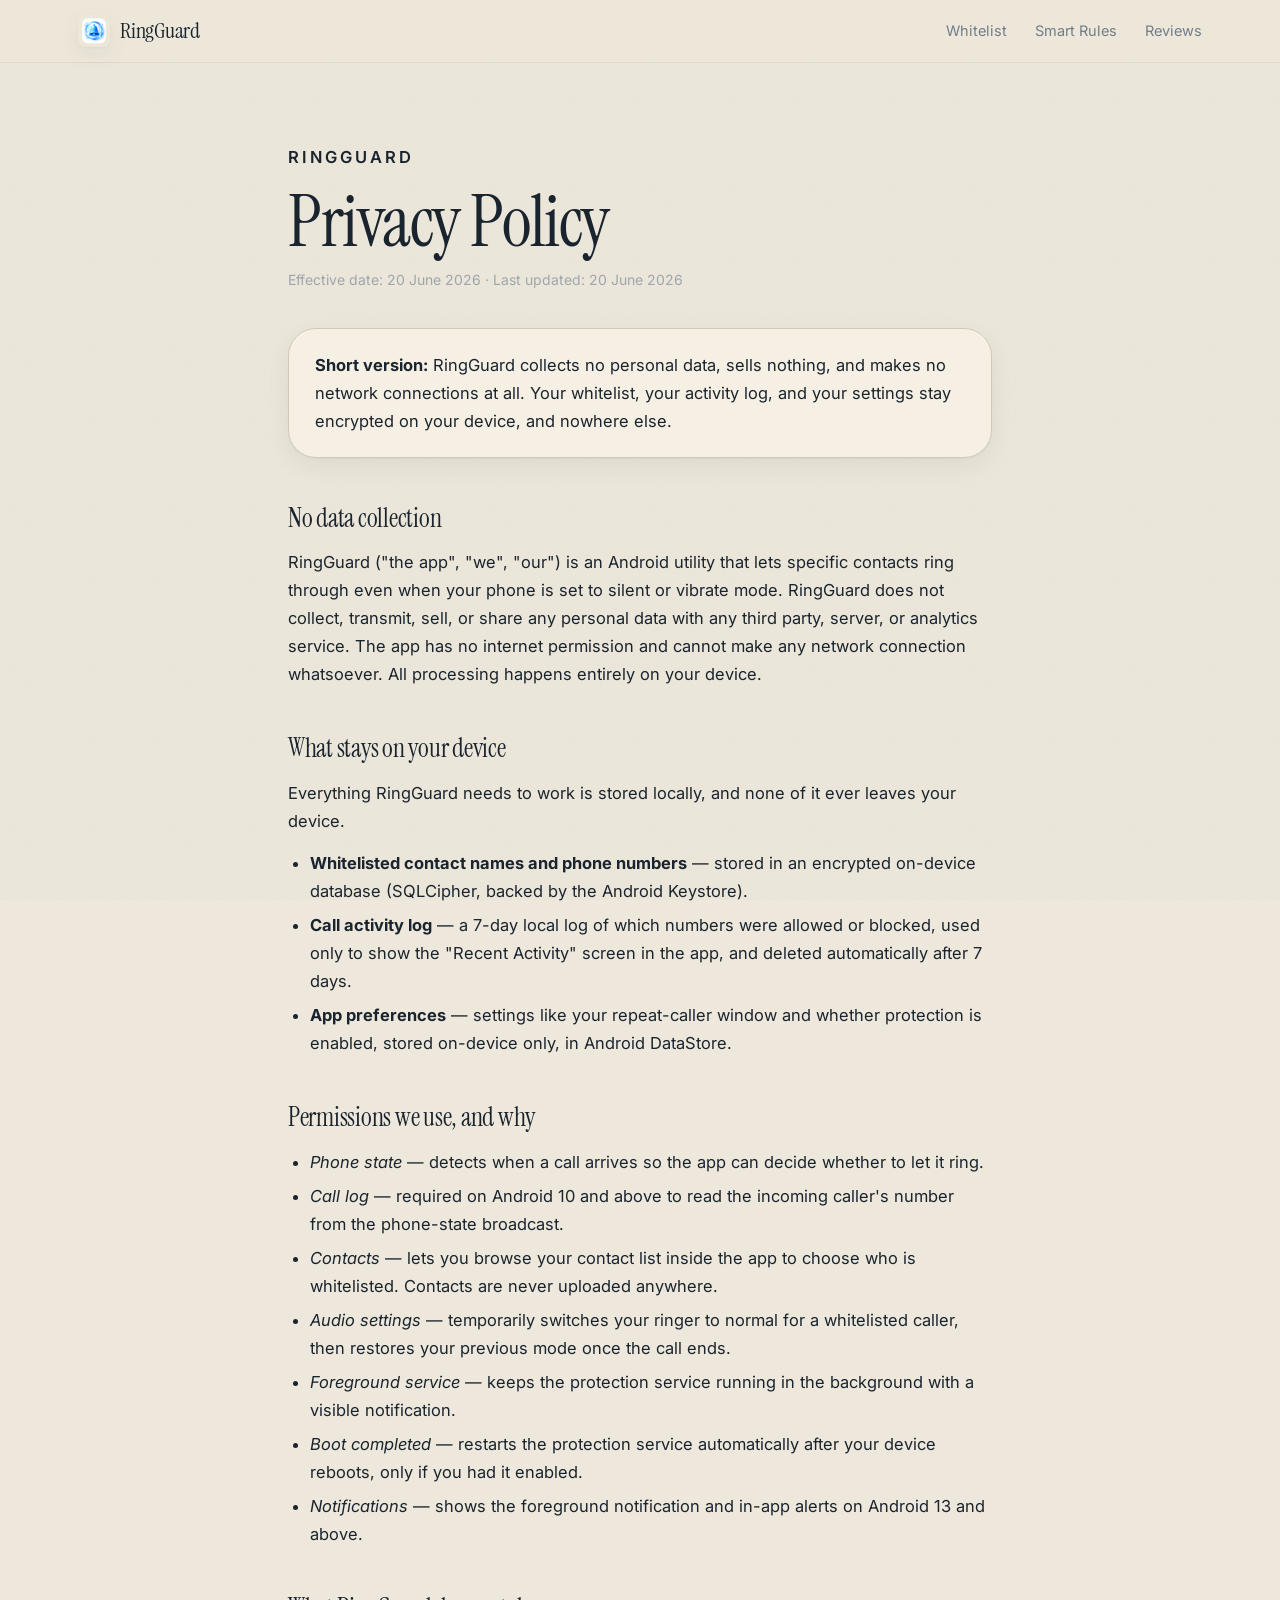
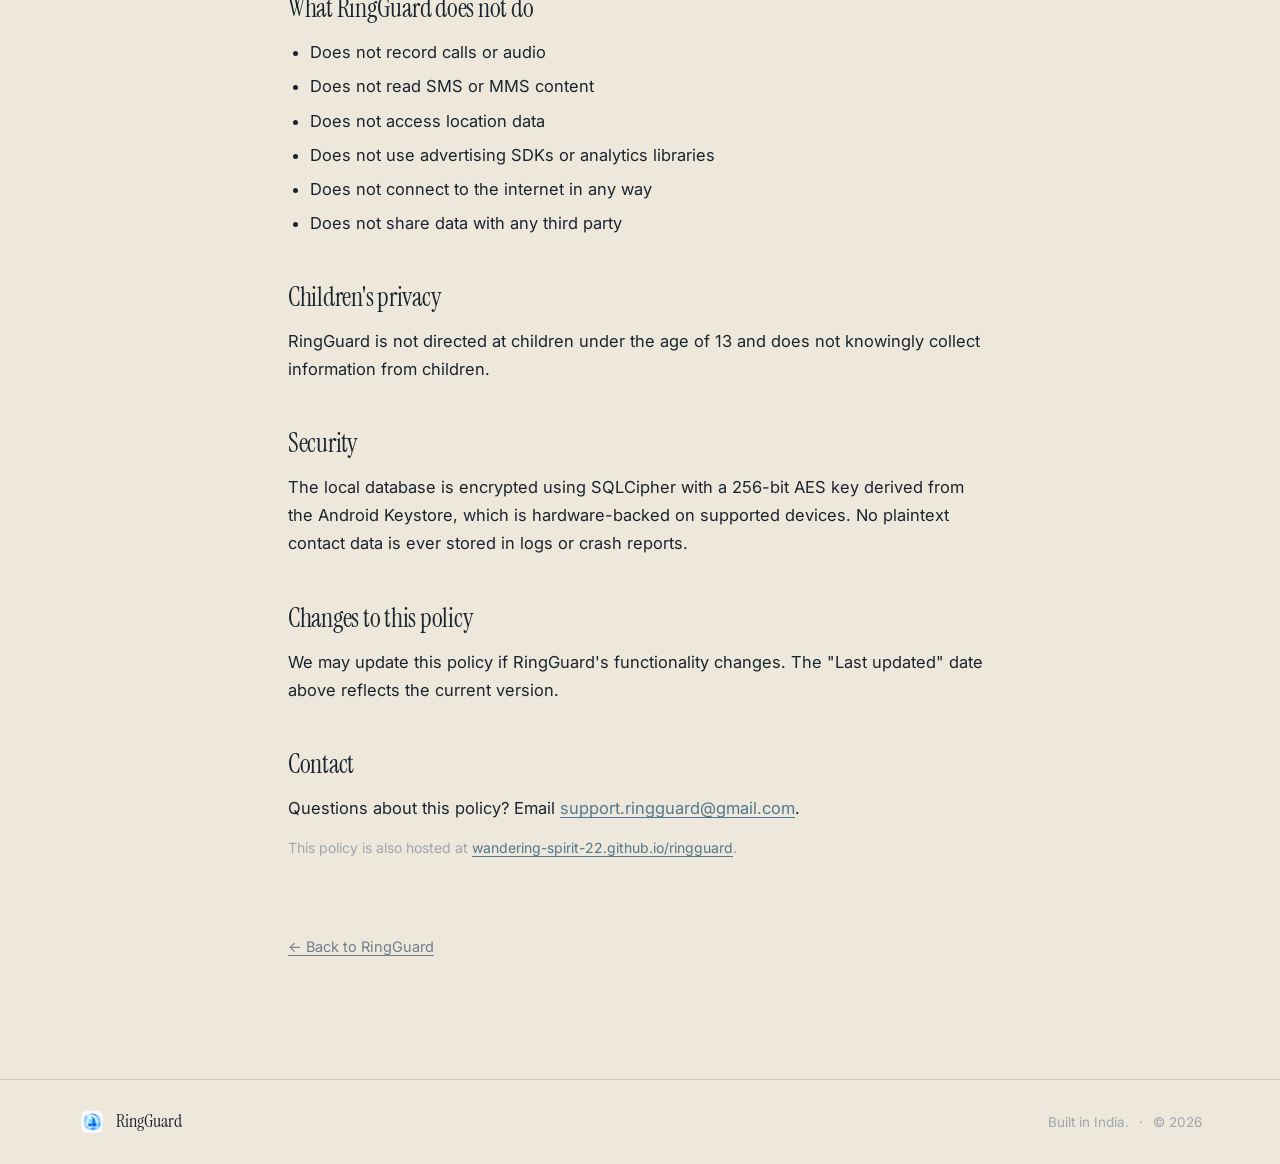
==== privacy.html @ d2158d31 "Full Website upload" ====
<!DOCTYPE html>
<html lang="en">
<head>
<meta charset="UTF-8" />
<meta name="viewport" content="width=device-width, initial-scale=1, viewport-fit=cover" />
<title>RingGuard · Privacy Policy</title>
<meta name="description" content="RingGuard collects no personal data and makes no network connections of any kind. Everything stays encrypted, on your device." />
<link rel="canonical" href="https://wandering-spirit-22.github.io/ringguard/privacy.html" />
<meta property="og:title" content="RingGuard · Privacy Policy" />
<meta property="og:description" content="RingGuard collects no personal data and makes no network connections of any kind. Everything stays encrypted, on your device." />
<meta property="og:url" content="https://wandering-spirit-22.github.io/ringguard/privacy.html" />
<meta property="og:type" content="website" />
<meta name="theme-color" content="#EDE8DB" />
<meta name="robots" content="index,follow" />

<link rel="icon" type="image/png" href="assets/icon.png" />
<link rel="apple-touch-icon" href="assets/icon.png" />

<link rel="preconnect" href="https://fonts.googleapis.com" />
<link rel="preconnect" href="https://fonts.gstatic.com" crossorigin />
<link href="https://fonts.googleapis.com/css2?family=Instrument+Serif:ital@0;1&family=Inter:wght@400;500;600;700&display=swap" rel="stylesheet" />

<link rel="stylesheet" href="style.css" />
<style>
  .legal {
    max-width: 760px;
    margin: 0 auto;
    padding: 80px 28px 120px;
  }
  .legal .eyebrow { margin-bottom: 14px; }
  .legal h1 {
    font-family: var(--serif);
    font-weight: 400;
    font-size: clamp(40px, 6vw, 72px);
    line-height: 1.04;
    letter-spacing: -0.02em;
    margin: 0 0 8px;
  }
  .legal .updated {
    color: var(--text-3);
    font-size: 14px;
    margin: 0 0 36px;
  }
  .legal h2 {
    font-family: var(--serif);
    font-weight: 400;
    font-size: 26px;
    letter-spacing: -0.01em;
    margin: 40px 0 10px;
  }
  .legal p, .legal li {
    color: var(--text);
    font-size: 16.5px;
    line-height: 1.7;
  }
  .legal p { margin: 0 0 14px; }
  .legal ul { padding-left: 22px; margin: 0 0 14px; }
  .legal li { margin-bottom: 6px; }
  .legal a { color: var(--accent); text-decoration: underline; text-underline-offset: 3px; }
  .legal a:hover { color: var(--warm); }
  .legal .summary {
    background: var(--card);
    border: 1px solid var(--divider);
    border-radius: var(--r-card);
    padding: 22px 26px;
    margin: 28px 0 8px;
    box-shadow: var(--shadow-1);
  }
  .legal .summary p { margin: 0; }
  .legal .summary strong { color: var(--text); }
  .legal .back {
    display: inline-flex; align-items: center; gap: 8px;
    color: var(--text-2);
    font-size: 14.5px;
    margin-top: 40px;
  }
  .legal .back:hover { color: var(--text); }
</style>
</head>
<body>

<div class="grain" aria-hidden="true"></div>

<header class="nav">
  <div class="nav-inner">
    <a class="brand" href="/index.html" aria-label="RingGuard home">
      <img src="assets/icon.png" alt="" width="32" height="32" />
      <span>RingGuard</span>
    </a>
    <nav class="nav-links">
      <a href="/index.html#features">Whitelist</a>
      <a href="/index.html#widget">Smart Rules</a>
      <a href="/index.html#share">Reviews</a>
    </nav>
  </div>
</header>

<main>
  <article class="legal">
    <p class="eyebrow">RingGuard</p>
    <h1>Privacy Policy</h1>
    <p class="updated">Effective date: 20 June 2026 · Last updated: 20 June 2026</p>

    <div class="summary">
      <p><strong>Short version:</strong> RingGuard collects no personal data, sells nothing, and makes no network connections at all. Your whitelist, your activity log, and your settings stay encrypted on your device, and nowhere else.</p>
    </div>

    <h2>No data collection</h2>
    <p>RingGuard ("the app", "we", "our") is an Android utility that lets specific contacts ring through even when your phone is set to silent or vibrate mode. RingGuard does not collect, transmit, sell, or share any personal data with any third party, server, or analytics service. The app has no internet permission and cannot make any network connection whatsoever. All processing happens entirely on your device.</p>

    <h2>What stays on your device</h2>
    <p>Everything RingGuard needs to work is stored locally, and none of it ever leaves your device.</p>
    <ul>
      <li><strong>Whitelisted contact names and phone numbers</strong> — stored in an encrypted on-device database (SQLCipher, backed by the Android Keystore).</li>
      <li><strong>Call activity log</strong> — a 7-day local log of which numbers were allowed or blocked, used only to show the "Recent Activity" screen in the app, and deleted automatically after 7 days.</li>
      <li><strong>App preferences</strong> — settings like your repeat-caller window and whether protection is enabled, stored on-device only, in Android DataStore.</li>
    </ul>

    <h2>Permissions we use, and why</h2>
    <ul>
      <li><em>Phone state</em> — detects when a call arrives so the app can decide whether to let it ring.</li>
      <li><em>Call log</em> — required on Android 10 and above to read the incoming caller's number from the phone-state broadcast.</li>
      <li><em>Contacts</em> — lets you browse your contact list inside the app to choose who is whitelisted. Contacts are never uploaded anywhere.</li>
      <li><em>Audio settings</em> — temporarily switches your ringer to normal for a whitelisted caller, then restores your previous mode once the call ends.</li>
      <li><em>Foreground service</em> — keeps the protection service running in the background with a visible notification.</li>
      <li><em>Boot completed</em> — restarts the protection service automatically after your device reboots, only if you had it enabled.</li>
      <li><em>Notifications</em> — shows the foreground notification and in-app alerts on Android 13 and above.</li>
    </ul>

    <h2>What RingGuard does not do</h2>
    <ul>
      <li>Does not record calls or audio</li>
      <li>Does not read SMS or MMS content</li>
      <li>Does not access location data</li>
      <li>Does not use advertising SDKs or analytics libraries</li>
      <li>Does not connect to the internet in any way</li>
      <li>Does not share data with any third party</li>
    </ul>

    <h2>Children's privacy</h2>
    <p>RingGuard is not directed at children under the age of 13 and does not knowingly collect information from children.</p>

    <h2>Security</h2>
    <p>The local database is encrypted using SQLCipher with a 256-bit AES key derived from the Android Keystore, which is hardware-backed on supported devices. No plaintext contact data is ever stored in logs or crash reports.</p>

    <h2>Changes to this policy</h2>
    <p>We may update this policy if RingGuard's functionality changes. The "Last updated" date above reflects the current version.</p>

    <h2>Contact</h2>
    <p>Questions about this policy? Email <a href="mailto:support.ringguard@gmail.com">support.ringguard@gmail.com</a>.</p>
    <p class="updated">This policy is also hosted at <a href="https://wandering-spirit-22.github.io/ringguard/" target="_blank" rel="noopener">wandering-spirit-22.github.io/ringguard</a>.</p>

    <a class="back" href="/index.html">← Back to RingGuard</a>
  </article>
</main>

<footer class="foot">
  <div class="foot-inner">
    <div class="foot-brand">
      <img src="assets/icon.png" alt="" width="28" height="28" />
      <span>RingGuard</span>
    </div>
    <div class="foot-meta">
      <span>Built in India.</span>
      <span class="dot">·</span>
      <span>© <span id="year">2026</span></span>
    </div>
  </div>
</footer>

<script>document.getElementById('year').textContent = String(new Date().getFullYear());</script>
</body>
</html>
---- style.css ----
/* ---------- Tokens (mirrors AppTheme.swift) ---------- */
:root {
  --bg:           #EDE8DB;
  --card:         #F5F0E3;
  --card-elev:    #FAF5EB;
  --text:         #1A242E;
  --text-2:       #707D8A;
  --text-3:       #9EA6AD;
  --track:        #DBD4C4;
  --divider:      #D1C9B8;
  --accent:       #52788C;
  --accent-mid:   #738C8C;
  --warm:         #D9733D;

  --grad: linear-gradient(90deg, #52788C 0%, #738C8C 55%, #D9733D 100%);
  --grad-soft: linear-gradient(90deg, rgba(82,120,140,.15) 0%, rgba(217,115,61,.15) 100%);

  --serif: "Instrument Serif", "Iowan Old Style", "Apple Garamond", Georgia, serif;
  --sans:  "Inter", -apple-system, BlinkMacSystemFont, "SF Pro Text", system-ui, sans-serif;

  --r-card: 28px;
  --r-pill: 999px;

  --shadow-1: 0 1px 2px rgba(26,36,46,.04), 0 8px 24px rgba(26,36,46,.06);
  --shadow-2: 0 4px 14px rgba(26,36,46,.08), 0 24px 60px rgba(26,36,46,.10);
  --shadow-3: 0 10px 30px rgba(26,36,46,.12), 0 40px 80px rgba(26,36,46,.14);

  --max: 1180px;
}

/* ---------- Base ---------- */
* { box-sizing: border-box; }
html, body { margin: 0; padding: 0; }
html { scroll-behavior: smooth; }
body {
  background: var(--bg);
  color: var(--text);
  font-family: var(--sans);
  font-size: 17px;
  line-height: 1.55;
  -webkit-font-smoothing: antialiased;
  text-rendering: optimizeLegibility;
  overflow-x: hidden;
}

a { color: inherit; text-decoration: none; }
img { display: block; max-width: 100%; height: auto; }

::selection { background: rgba(217,115,61,.25); color: var(--text); }

/* Subtle paper grain: adds texture to the cream background */
.grain {
  position: fixed; inset: 0; z-index: 0; pointer-events: none;
  background-image: url("data:image/svg+xml;utf8,<svg xmlns='http://www.w3.org/2000/svg' width='160' height='160'><filter id='n'><feTurbulence type='fractalNoise' baseFrequency='0.9' numOctaves='2' stitchTiles='stitch'/><feColorMatrix values='0 0 0 0 0.10  0 0 0 0 0.14  0 0 0 0 0.18  0 0 0 0.06 0'/></filter><rect width='100%25' height='100%25' filter='url(%23n)'/></svg>");
  opacity: .55;
  mix-blend-mode: multiply;
}

main, .nav, .foot { position: relative; z-index: 1; }

/* ---------- Nav ---------- */
.nav {
  position: sticky; top: 0; z-index: 30;
  backdrop-filter: saturate(140%) blur(14px);
  -webkit-backdrop-filter: saturate(140%) blur(14px);
  background: rgba(237,232,219,.72);
  border-bottom: 1px solid rgba(209,201,184,.5);
}
.nav-inner {
  max-width: var(--max);
  margin: 0 auto; padding: 14px 28px;
  display: flex; align-items: center; justify-content: space-between;
}
.brand {
  display: flex; align-items: center; gap: 10px;
  font-family: var(--serif); font-size: 22px; letter-spacing: -0.01em;
}
.brand img { border-radius: 7px; box-shadow: var(--shadow-1); }
.nav-links { display: flex; gap: 28px; }
.nav-links a {
  font-size: 14.5px; color: var(--text-2);
  transition: color .25s ease;
}
.nav-links a:hover { color: var(--text); }

@media (max-width: 640px) {
  .nav-links { display: none; }
  .nav-inner { padding: 12px 20px; }
}

/* ---------- Hero ---------- */
.hero {
  max-width: var(--max);
  margin: 0 auto;
  padding: 80px 28px 80px;
  display: grid; grid-template-columns: 1.1fr 0.9fr; gap: 56px; align-items: center;
}
.hero-inner { max-width: 560px; }
.eyebrow {
  font-family: var(--sans);
  text-transform: uppercase;
  letter-spacing: 0.18em;
  font-size: 12px; font-weight: 600;
  color: var(--text-2);
  margin: 0 0 20px;
}
.hero-title {
  font-family: var(--serif);
  font-weight: 400;
  font-size: clamp(48px, 7.4vw, 92px);
  line-height: 1.02;
  letter-spacing: -0.02em;
  margin: 0 0 22px;
}
.hero-title em {
  font-style: italic;
  background: var(--grad);
  -webkit-background-clip: text;
  background-clip: text;
  color: transparent;
  padding: 0 0.18em 0.04em 0;
  margin-right: -0.12em;
  -webkit-box-decoration-break: clone;
  box-decoration-break: clone;
}
.hero-sub {
  font-size: 19px; color: var(--text-2);
  margin: 0 0 36px; max-width: 48ch;
}
.cta {
  display: flex; align-items: center; gap: 16px; flex-wrap: wrap;
  margin-top: 28px;
}
.cta-note { font-size: 14px; color: var(--text-3); }
.playstore {
  display: inline-flex; align-items: center; gap: 12px;
  background: var(--text); color: var(--bg);
  padding: 12px 22px;
  border-radius: var(--r-pill);
  font-weight: 500;
  box-shadow: var(--shadow-1);
  transition: transform .35s cubic-bezier(.2,.7,.2,1), box-shadow .35s ease;
}
.playstore:hover { transform: translateY(-2px); box-shadow: var(--shadow-2); }
.playstore svg { flex-shrink: 0; }
.ap-text { display: flex; flex-direction: column; line-height: 1; }
.ap-top { font-size: 11px; opacity: .7; margin-bottom: 4px; }
.ap-bot { font-family: var(--serif); font-size: 19px; }

.playstore-lg { padding: 14px 30px; }
.playstore-lg .ap-bot { font-size: 22px; }

/* Hero bars */
.hero-bars {
  margin: 36px 0 8px;
  background: var(--card);
  border: 1px solid var(--divider);
  border-radius: var(--r-card);
  padding: 22px 24px;
  box-shadow: var(--shadow-1);
}
.bar-row {
  display: grid;
  grid-template-columns: 110px 1fr 56px;
  align-items: center;
  gap: 14px;
  padding: 10px 0;
  border-bottom: 1px solid rgba(209,201,184,.5);
}
.bar-row:last-child { border-bottom: 0; }
.bar-label {
  font-size: 13px; font-weight: 600; letter-spacing: 0.06em;
  text-transform: uppercase; color: var(--text);
}
.bar-value {
  font-size: 13px; color: var(--text-2);
  text-align: right; font-variant-numeric: tabular-nums;
}
.track {
  height: 10px;
  background:
    linear-gradient(180deg, rgba(255,255,255,.58), rgba(255,255,255,0) 48%),
    rgba(219,212,196,.72);
  border-radius: var(--r-pill);
  overflow: hidden;
  position: relative;
  box-shadow:
    inset 0 0 0 1px rgba(255,255,255,.48),
    inset 0 -1px 2px rgba(26,36,46,.08),
    0 5px 14px rgba(26,36,46,.07);
  backdrop-filter: blur(10px) saturate(120%);
  -webkit-backdrop-filter: blur(10px) saturate(120%);
}
.fill {
  height: 100%;
  width: 0;
  background:
    linear-gradient(180deg, rgba(255,255,255,.38), rgba(255,255,255,0) 44%),
    var(--grad);
  border-radius: var(--r-pill);
  box-shadow:
    inset 0 0 0 1px rgba(255,255,255,.22),
    0 4px 12px rgba(82,120,140,.18);
  transition: width 1.6s cubic-bezier(.2,.7,.2,1);
  transition-delay: var(--delay, 0s);
}
.bar-row[data-highlight="true"] .bar-label { color: var(--warm); }

/* Promo screenshot cards */
.hero-aside { display: flex; justify-content: center; }
.phone {
  position: relative;
  width: min(360px, 100%);
  border-radius: 34px;
  overflow: hidden;
  box-shadow:
    0 1px 0 rgba(255,255,255,.5) inset,
    var(--shadow-3);
  background: var(--card);
  transition: transform .8s cubic-bezier(.2,.7,.2,1);
}
.phone img { width: 100%; height: auto; display: block; }
.phone::after {
  content: ""; position: absolute; inset: 0;
  border-radius: 34px;
  box-shadow:
    inset 0 0 0 1px rgba(26,36,46,.08),
    inset 0 1px 0 rgba(255,255,255,.36);
  pointer-events: none;
}
.watch {
  position: relative;
  width: min(280px, 100%);
  aspect-ratio: 416 / 496;
  border-radius: 56px;
  overflow: hidden;
  background: #000;
  padding: 14px 12px;
  box-shadow:
    0 0 0 6px #1a1a1a,
    0 0 0 7px rgba(255,255,255,.08),
    var(--shadow-3);
  transition: transform .8s cubic-bezier(.2,.7,.2,1);
}
.watch img {
  width: 100%; height: 100%; display: block;
  border-radius: 44px;
  object-fit: cover;
}
.feature:nth-of-type(odd) .feature-art .watch  { transform: rotate(-1.2deg); }
.feature:nth-of-type(even) .feature-art .watch { transform: rotate(1.2deg); }
.feature:nth-of-type(odd) .feature-art .watch:hover,
.feature:nth-of-type(even) .feature-art .watch:hover { transform: rotate(0); }

.phone-tilt {
  transform: perspective(1400px) rotateX(2deg) rotateY(-8deg) translateY(0);
  animation: float 8s ease-in-out infinite;
}
@keyframes float {
  0%, 100% { transform: perspective(1400px) rotateX(2deg) rotateY(-8deg) translateY(0); }
  50%      { transform: perspective(1400px) rotateX(2deg) rotateY(-8deg) translateY(-14px); }
}

/* ---------- Feature sections ---------- */
.feature {
  max-width: var(--max);
  margin: 0 auto;
  padding: 100px 28px;
  display: grid; grid-template-columns: 1fr 1fr; gap: 80px; align-items: center;
}
.feature-alt { /* same; semantic only */ }
.feature-text { max-width: 520px; }
.kicker {
  font-family: var(--sans);
  text-transform: uppercase;
  letter-spacing: 0.18em;
  font-size: 12px; font-weight: 600;
  color: var(--warm);
  margin: 0 0 14px;
}
.feature-text h2 {
  font-family: var(--serif);
  font-weight: 400;
  font-size: clamp(32px, 4.4vw, 54px);
  line-height: 1.05;
  letter-spacing: -0.02em;
  margin: 0 0 20px;
}
.feature-text p { color: var(--text-2); margin: 0 0 22px; max-width: 50ch; }
.bullets { list-style: none; padding: 0; margin: 0; }
.bullets li {
  position: relative;
  padding: 10px 0 10px 28px;
  border-top: 1px solid var(--divider);
  font-size: 16px;
  color: var(--text);
}
.bullets li:last-child { border-bottom: 1px solid var(--divider); }
.bullets li::before {
  content: ""; position: absolute;
  left: 0; top: 50%; transform: translateY(-50%);
  width: 16px; height: 6px;
  background: var(--grad); border-radius: var(--r-pill);
}

.feature-art { display: flex; justify-content: center; }
.feature-art .phone { width: 390px; }

/* alternate gentle tilt per section */
.feature:nth-of-type(odd) .feature-art .phone   { transform: rotate(-1.2deg); }
.feature:nth-of-type(even) .feature-art .phone  { transform: rotate(1.2deg); }
.feature:nth-of-type(odd) .feature-art .phone:hover,
.feature:nth-of-type(even) .feature-art .phone:hover { transform: rotate(0); }

/* ---------- More nice things ---------- */
.more {
  max-width: var(--max);
  margin: 0 auto;
  padding: 100px 28px 40px;
}
.more-inner { text-align: center; }
.more-inner .kicker { display: inline-block; }
.more-inner h2 {
  font-family: var(--serif);
  font-weight: 400;
  font-size: clamp(32px, 4.4vw, 54px);
  line-height: 1.05;
  letter-spacing: -0.02em;
  margin: 0 0 64px;
}
.more-grid {
  display: grid;
  grid-template-columns: repeat(3, 1fr);
  gap: 24px;
  text-align: left;
}
.more-card {
  position: relative;
  background: var(--card-elev);
  border: 1px solid var(--divider);
  border-radius: var(--r-card);
  padding: 36px 30px 32px;
  box-shadow: var(--shadow-1);
  overflow: hidden;
  transition: transform .35s cubic-bezier(.2,.7,.2,1), box-shadow .35s cubic-bezier(.2,.7,.2,1);
}
.more-card::before {
  content: "";
  position: absolute;
  top: 0; left: 0; right: 0;
  height: 4px;
  background: var(--grad);
  opacity: .85;
}
.more-card:hover {
  transform: translateY(-3px);
  box-shadow: var(--shadow-2);
}
.more-card h3 {
  font-family: var(--serif);
  font-weight: 400;
  font-size: 26px;
  line-height: 1.15;
  letter-spacing: -0.01em;
  margin: 0 0 12px;
}
.more-card p {
  color: var(--text-2);
  margin: 0;
  font-size: 16px;
  line-height: 1.55;
  max-width: 32ch;
}

/* ---------- Closing ---------- */
.closing {
  max-width: var(--max);
  margin: 40px auto 0;
  padding: 120px 28px 140px;
  text-align: center;
}
.closing-inner { max-width: 700px; margin: 0 auto; }
.closing h2 {
  font-family: var(--serif);
  font-weight: 400;
  font-size: clamp(40px, 6vw, 72px);
  line-height: 1.04;
  letter-spacing: -0.02em;
  margin: 14px 0 20px;
}
.closing p { color: var(--text-2); margin: 0 0 36px; }

/* ---------- Footer ---------- */
.foot {
  border-top: 1px solid var(--divider);
  padding: 28px 0;
}
.foot-inner {
  max-width: var(--max);
  margin: 0 auto; padding: 0 28px;
  display: flex; justify-content: space-between; align-items: center; gap: 16px;
  flex-wrap: wrap;
}
.foot-brand { display: flex; align-items: center; gap: 10px; font-family: var(--serif); font-size: 18px; }
.foot-brand img { border-radius: 6px; }
.foot-meta { color: var(--text-3); font-size: 13.5px; display: flex; gap: 10px; align-items: center; flex-wrap: wrap; }
.foot-meta .dot { color: var(--text-3); }
.foot-meta a { color: var(--text-2); transition: color .25s ease; }
.foot-meta a:hover { color: var(--text); }

/* ---------- Reveal animation ---------- */
.reveal {
  opacity: 0;
  transform: translateY(28px);
  transition: opacity .9s cubic-bezier(.2,.7,.2,1), transform .9s cubic-bezier(.2,.7,.2,1);
  will-change: opacity, transform;
}
.reveal.in {
  opacity: 1; transform: translateY(0);
}

/* ---------- Responsive ---------- */
@media (max-width: 960px) {
  .hero {
    grid-template-columns: 1fr;
    padding: 56px 22px 40px;
    gap: 36px;
    text-align: left;
  }
  .hero-aside { order: -1; }
  .phone { width: 280px; }
  .phone-tilt {
    transform: perspective(1400px) rotateX(2deg) rotateY(0deg);
    animation: floatStraight 8s ease-in-out infinite;
  }
  @keyframes floatStraight {
    0%, 100% { transform: perspective(1400px) rotateX(1deg) rotateY(0deg) translateY(0); }
    50%      { transform: perspective(1400px) rotateX(1deg) rotateY(0deg) translateY(-10px); }
  }

  .feature {
    grid-template-columns: 1fr;
    gap: 36px;
    padding: 64px 22px;
  }
  /* image always above text on mobile, regardless of source order */
  .feature .feature-art { order: -1; }
  .feature-art .phone { width: 280px; }

  .hero-bars { padding: 18px 18px; }
  .bar-row { grid-template-columns: 90px 1fr 48px; gap: 10px; }
  .bar-label { font-size: 12px; }

  .closing { padding: 80px 22px 100px; }

  .more { padding: 64px 22px 24px; }
  .more-inner h2 { margin-bottom: 36px; }
  .more-grid { grid-template-columns: 1fr; gap: 16px; }
  .more-card { padding: 28px 24px 26px; }
}

@media (min-width: 961px) and (max-width: 1100px) {
  .more-grid { grid-template-columns: repeat(2, 1fr); }
}

@media (prefers-reduced-motion: reduce) {
  *, *::before, *::after {
    animation-duration: 0s !important;
    transition-duration: 0s !important;
  }
  .reveal { opacity: 1; transform: none; }
}
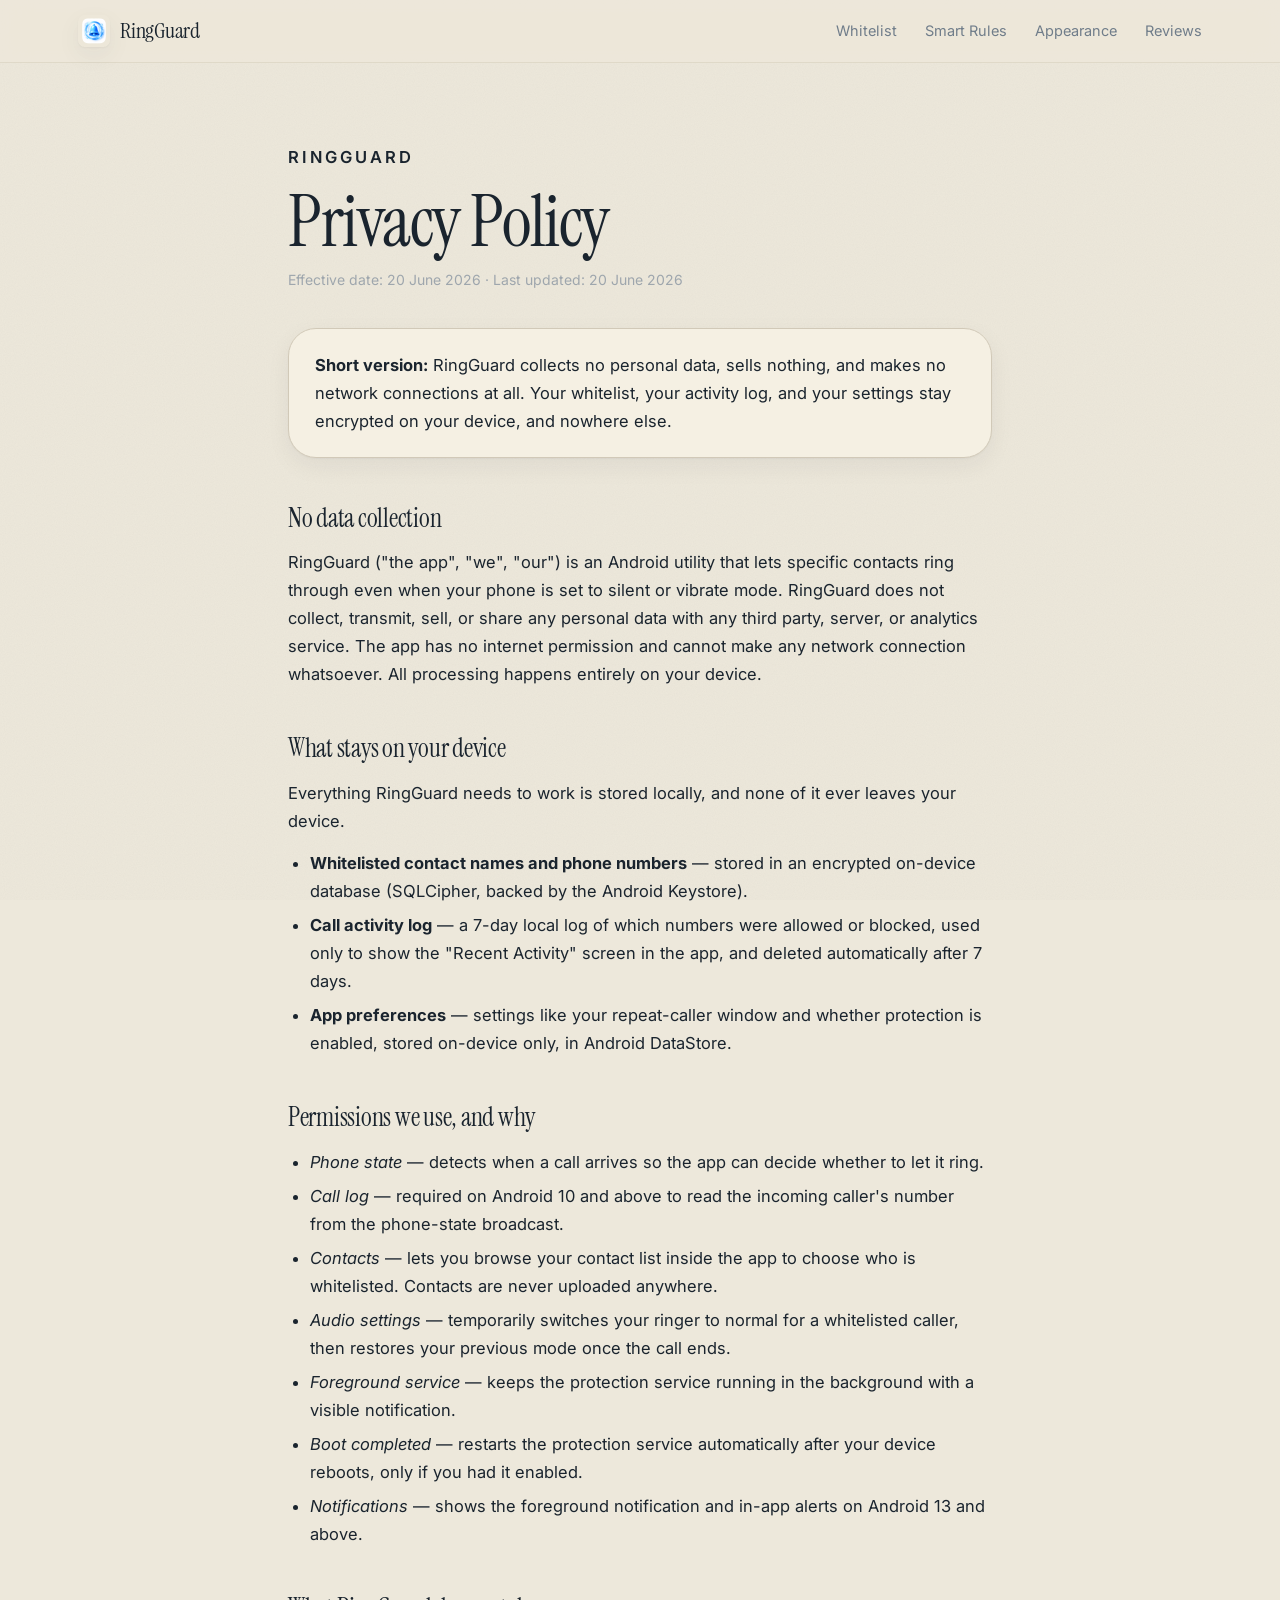
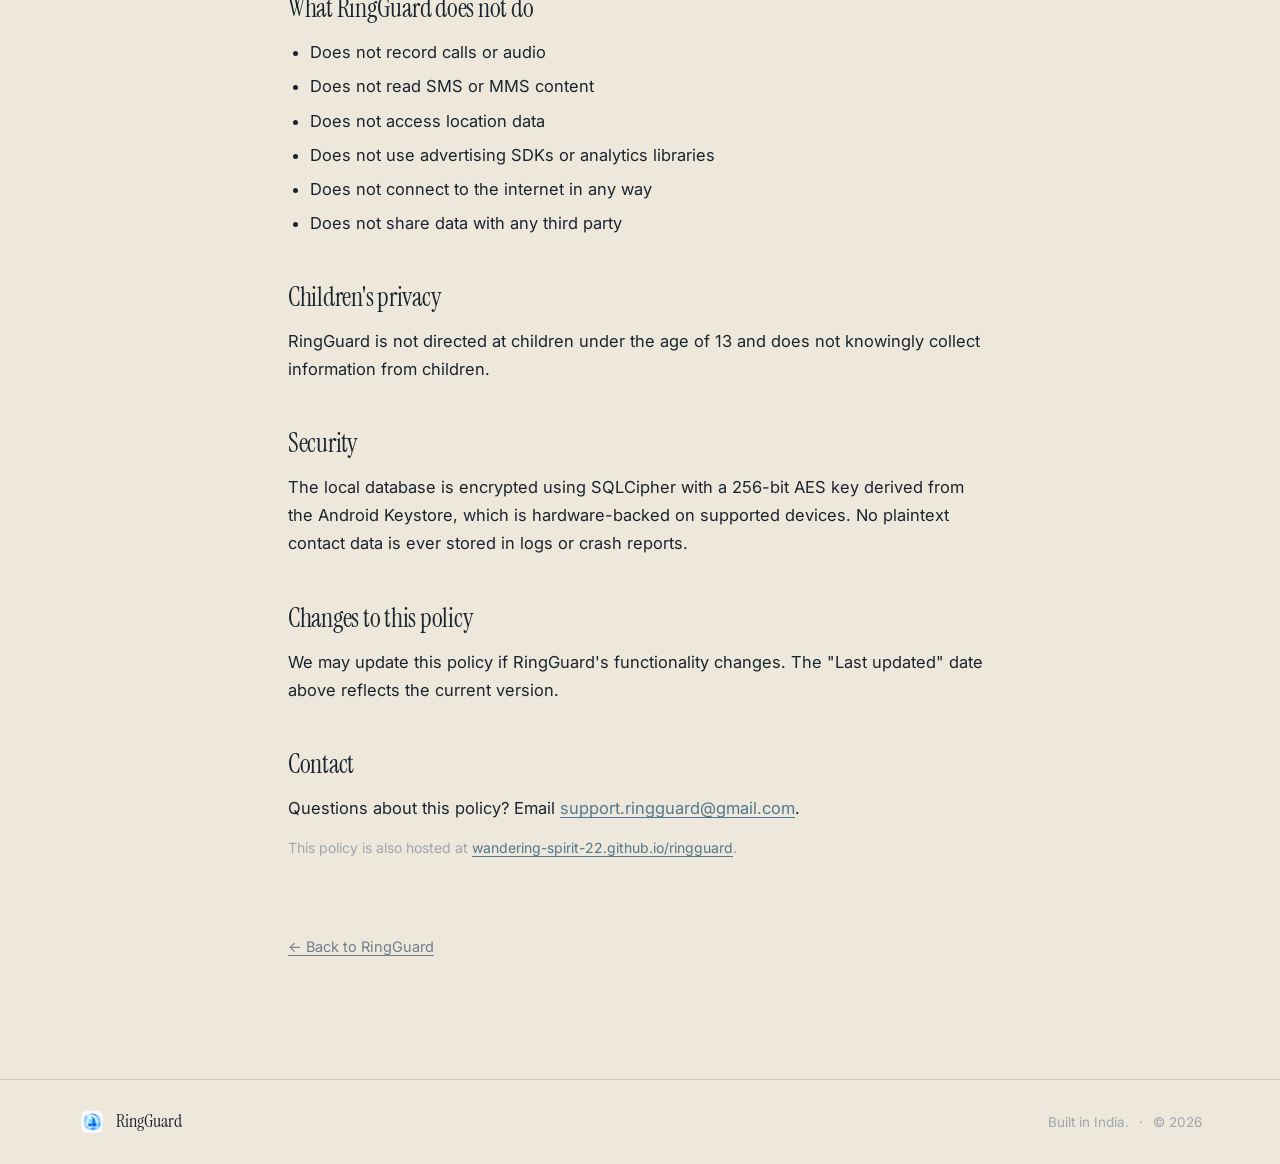
==== commit c3a17504: "Fix broken back links on privacy page" ====
--- a/privacy.html
+++ b/privacy.html
@@ -83,14 +83,15 @@
 
 <header class="nav">
   <div class="nav-inner">
-    <a class="brand" href="/index.html" aria-label="RingGuard home">
+    <a class="brand" href="index.html" aria-label="RingGuard home">
       <img src="assets/icon.png" alt="" width="32" height="32" />
       <span>RingGuard</span>
     </a>
     <nav class="nav-links">
-      <a href="/index.html#features">Whitelist</a>
-      <a href="/index.html#widget">Smart Rules</a>
-      <a href="/index.html#share">Reviews</a>
+      <a href="index.html#features">Whitelist</a>
+      <a href="index.html#smart-rules">Smart Rules</a>
+      <a href="index.html#themes">Appearance</a>
+      <a href="index.html#share">Reviews</a>
     </nav>
   </div>
 </header>
@@ -150,7 +151,7 @@
     <p>Questions about this policy? Email <a href="mailto:support.ringguard@gmail.com">support.ringguard@gmail.com</a>.</p>
     <p class="updated">This policy is also hosted at <a href="https://wandering-spirit-22.github.io/ringguard/" target="_blank" rel="noopener">wandering-spirit-22.github.io/ringguard</a>.</p>
 
-    <a class="back" href="/index.html">← Back to RingGuard</a>
+    <a class="back" href="index.html">← Back to RingGuard</a>
   </article>
 </main>
 
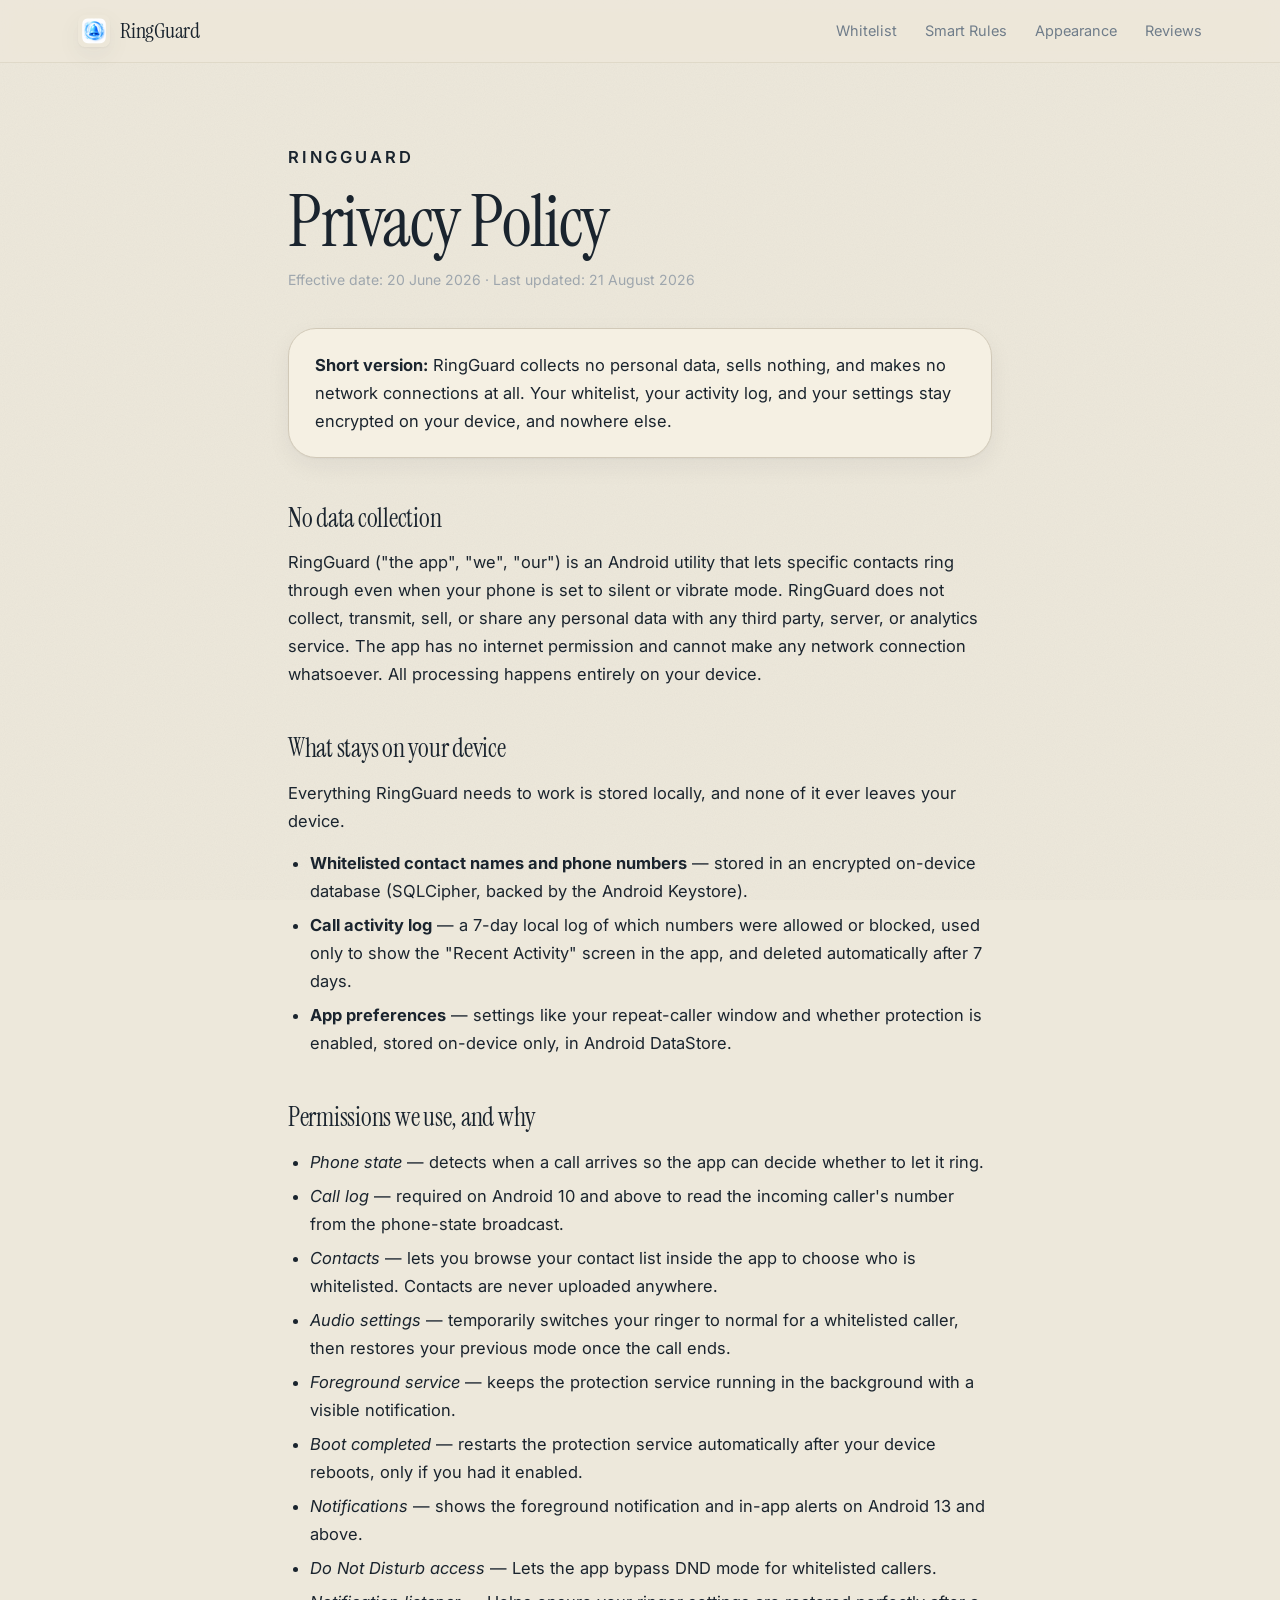
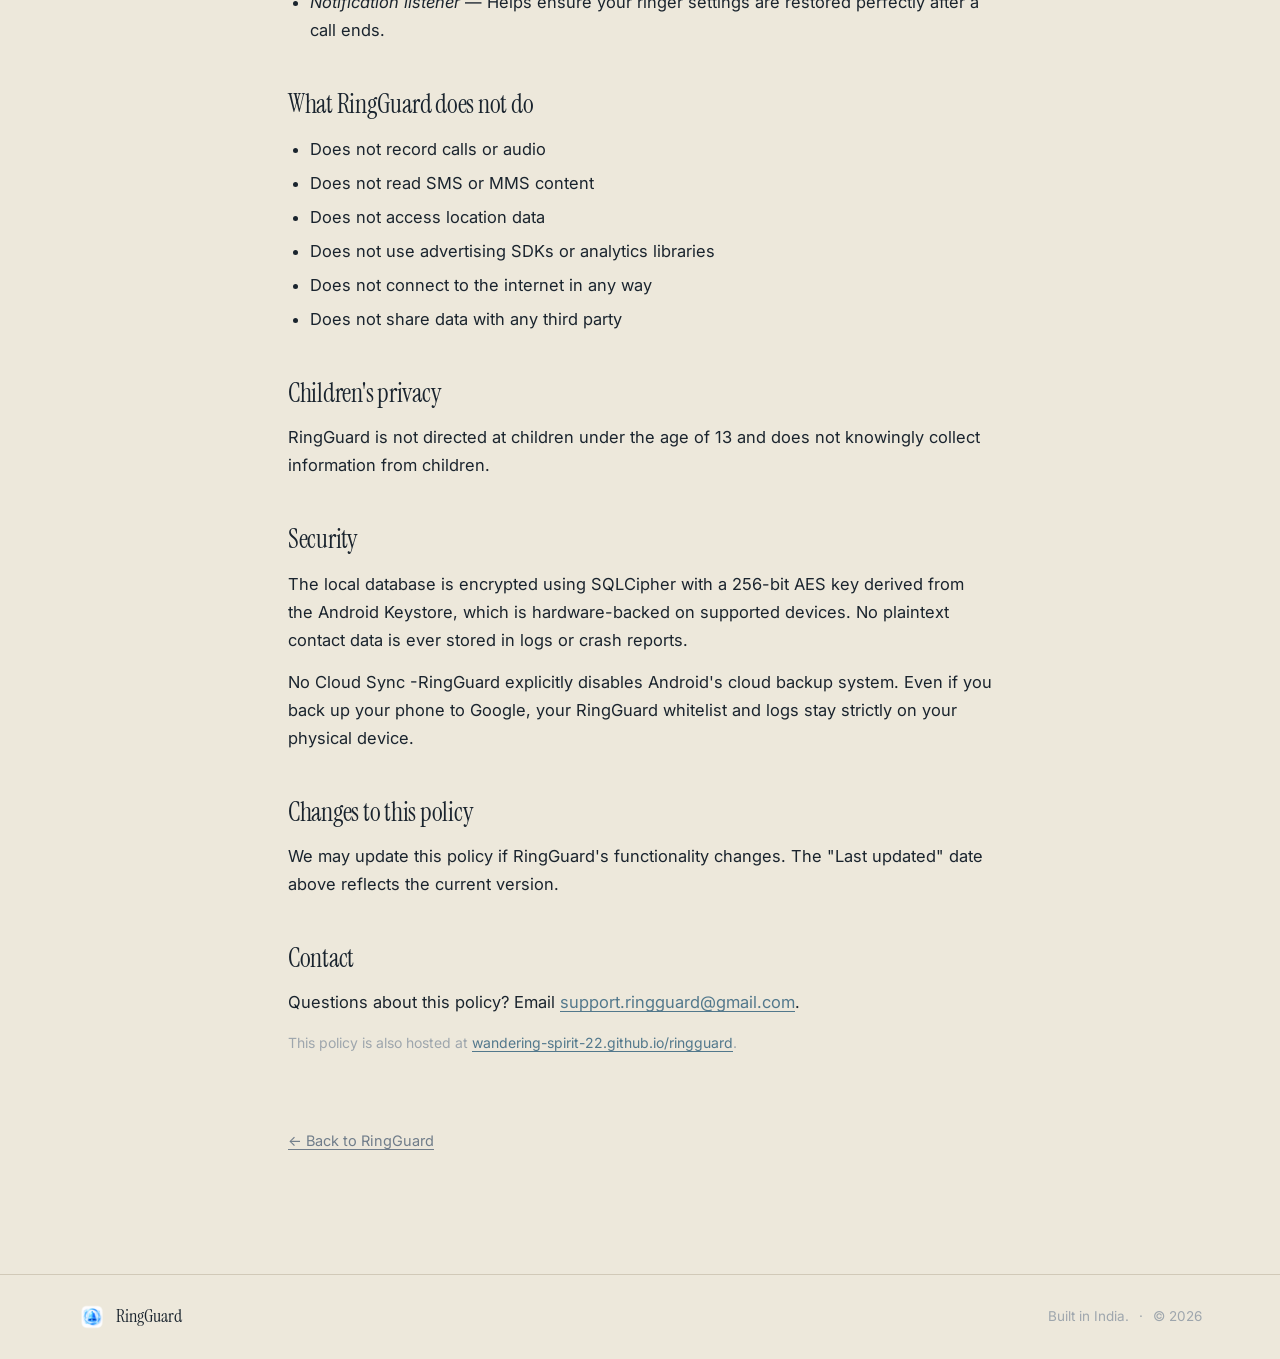
==== commit 6ea1176c: "added few more points in permission and security" ====
--- a/privacy.html
+++ b/privacy.html
@@ -100,7 +100,7 @@
   <article class="legal">
     <p class="eyebrow">RingGuard</p>
     <h1>Privacy Policy</h1>
-    <p class="updated">Effective date: 20 June 2026 · Last updated: 20 June 2026</p>
+    <p class="updated">Effective date: 20 June 2026 · Last updated: 21 August 2026</p>
 
     <div class="summary">
       <p><strong>Short version:</strong> RingGuard collects no personal data, sells nothing, and makes no network connections at all. Your whitelist, your activity log, and your settings stay encrypted on your device, and nowhere else.</p>
@@ -126,6 +126,8 @@
       <li><em>Foreground service</em> — keeps the protection service running in the background with a visible notification.</li>
       <li><em>Boot completed</em> — restarts the protection service automatically after your device reboots, only if you had it enabled.</li>
       <li><em>Notifications</em> — shows the foreground notification and in-app alerts on Android 13 and above.</li>
+      <li><em>Do Not Disturb access </em> — Lets the app bypass DND mode for whitelisted callers.</li>
+      <li><em>Notification listener</em> — Helps ensure your ringer settings are restored perfectly after a call ends.</li>
     </ul>
 
     <h2>What RingGuard does not do</h2>
@@ -143,6 +145,7 @@
 
     <h2>Security</h2>
     <p>The local database is encrypted using SQLCipher with a 256-bit AES key derived from the Android Keystore, which is hardware-backed on supported devices. No plaintext contact data is ever stored in logs or crash reports.</p>
+    <p>No Cloud Sync -RingGuard explicitly disables Android's cloud backup system. Even if you back up your phone to Google, your RingGuard whitelist and logs stay strictly on your physical device.</p>
 
     <h2>Changes to this policy</h2>
     <p>We may update this policy if RingGuard's functionality changes. The "Last updated" date above reflects the current version.</p>
